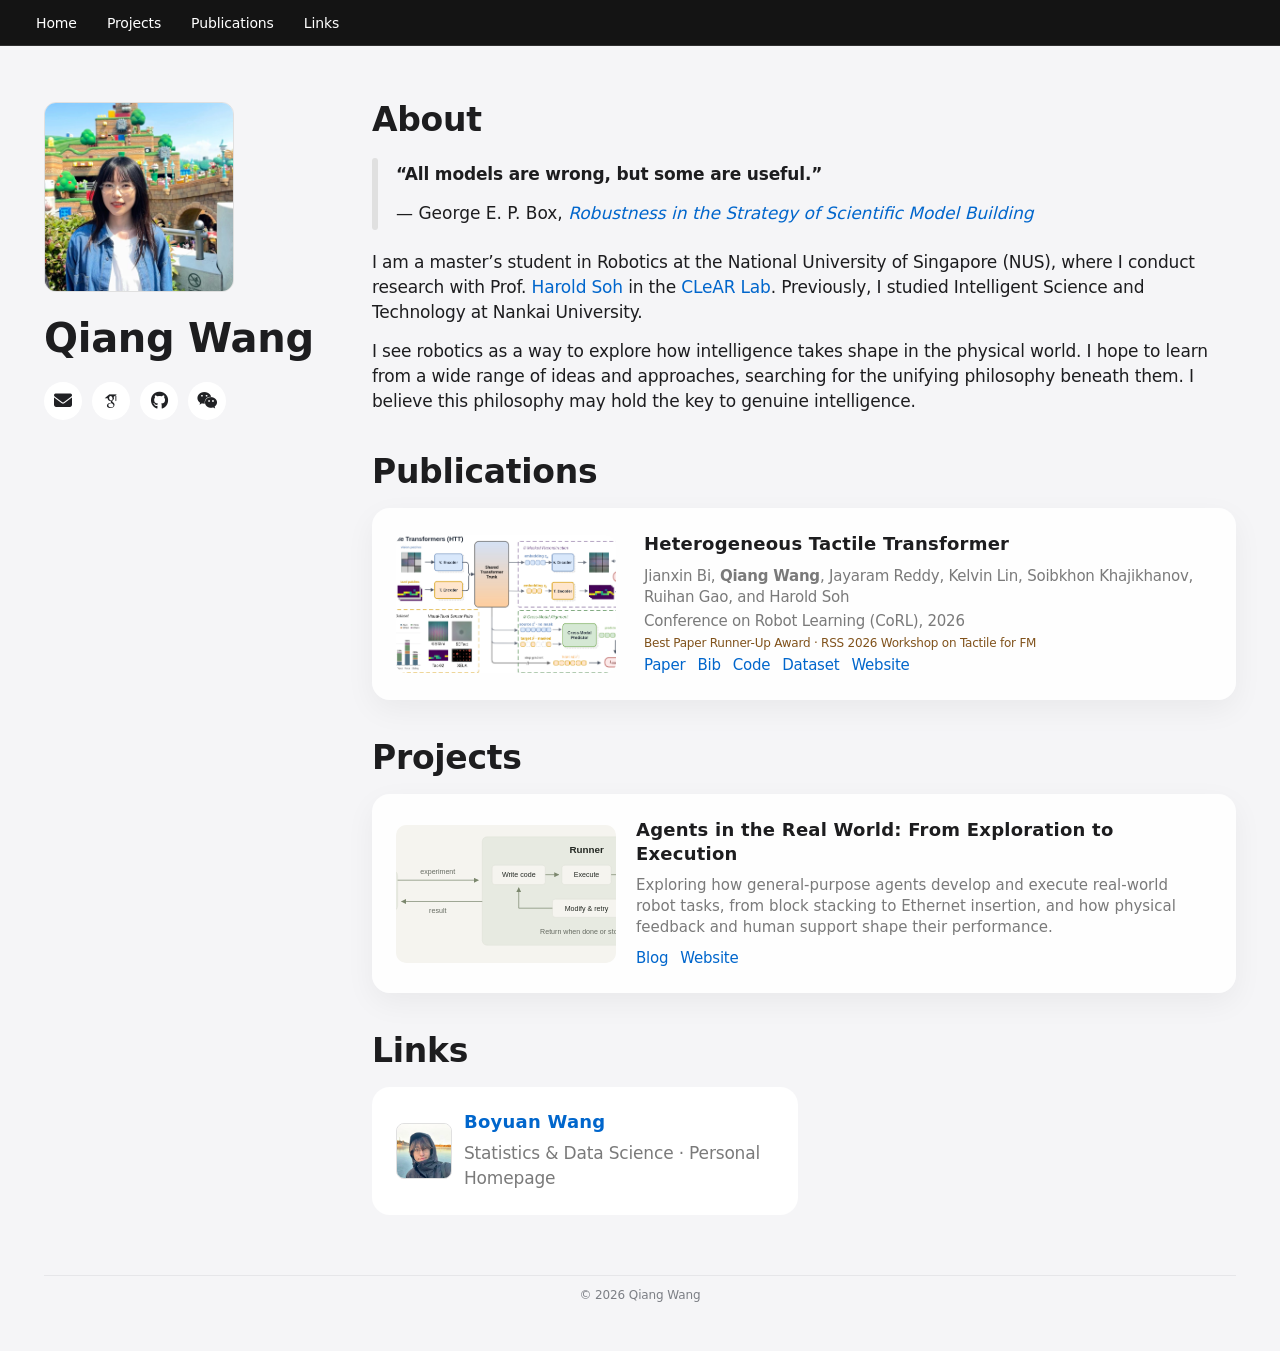
==== index.html @ e16b51ea "Correct Links description size to match reference card height" ====
<!doctype html>
<html lang="zh-CN">
<head>
  <meta charset="utf-8">
  <meta name="viewport" content="width=device-width,initial-scale=1">
  <meta name="description" content="Qiang Wang 的个人主页：关于、学术发表、项目、链接与日常。">
  <title>Qiang Wang</title>
  <link rel="icon" href="favicon-cat.png" type="image/png">
  <link rel="stylesheet" href="style.css?v=20260922-links">
</head>
<body>
  <a class="skip" href="#about-me">跳至正文</a>
  <header><nav aria-label="主导航"><a href="#about-me">Home</a><a href="#projects">Projects</a><a href="#publications">Publications</a><a href="#friends-links">Links</a></nav></header>
  <div class="layout">
    <aside class="profile" aria-label="个人资料">
      <img class="portrait" src="portrait.jpg" alt="Qiang Wang" width="190" height="196">
      <h1 class="name">Qiang Wang</h1>
      
<div class="socials" aria-label="联系方式">
<a href="mailto:quimby.wang@outlook.com" title="Email: quimby.wang@outlook.com" aria-label="发送邮件至 quimby.wang@outlook.com"><i class="icon solid" aria-hidden="true">&#xf0e0;</i></a>
<a href="https://scholar.google.com/citations?hl=en&amp;user=KD0hxR0AAAAJ" title="Google Scholar" aria-label="Google Scholar" target="_blank" rel="noopener noreferrer"><i class="icon scholar" aria-hidden="true">&#xe9d4;</i></a>
<a href="https://github.com/Qistee" title="GitHub: Qistee" aria-label="GitHub: Qistee" target="_blank" rel="noopener noreferrer"><i class="icon brand" aria-hidden="true">&#xf09b;</i></a>
<a href="wechat-qr.png" title="微信二维码" aria-label="打开微信二维码" target="_blank" rel="noopener noreferrer"><i class="icon brand" aria-hidden="true">&#xf1d7;</i></a>

</div>
    </aside>
    <main>
      <section id="about-me"><h2>About</h2><blockquote class="blank-quote about-quote" cite="https://doi.org/10.1016/B978-0-12-438150-6.50018-2"><p><strong>“All models are wrong, but some are useful.”</strong></p><p class="quote-source">— George E. P. Box, <cite><a href="https://gwern.net/doc/statistics/decision/1979-box.pdf#page=2" target="_blank" rel="noopener noreferrer">Robustness in the Strategy of Scientific Model Building</a></cite></p></blockquote><div class="about-text" lang="en">
<p>I am a master’s student in Robotics at the National University of Singapore (NUS), where I conduct research with Prof. <a href="https://haroldsoh.com/" target="_blank" rel="noopener noreferrer">Harold Soh</a> in the <a href="https://clear-nus.github.io/" target="_blank" rel="noopener noreferrer">CLeAR Lab</a>. Previously, I studied Intelligent Science and Technology at Nankai University.</p>
<p>I see robotics as a way to explore how intelligence takes shape in the physical world. I hope to learn from a wide range of ideas and approaches, searching for the unifying philosophy beneath them. I believe this philosophy may hold the key to genuine intelligence.</p>
</div></section>
      <section id="publications"><h2>Publications</h2>
<article class="content-row publication" lang="en" aria-labelledby="htt-title">
<a class="pub-preview" href="https://jxbi1010.github.io/htt-gh-page/" target="_blank" rel="noopener noreferrer"><img src="htt.jpg" alt="Heterogeneous Tactile Transformer overview" loading="lazy"></a>
<div class="row-copy">
<h3 id="htt-title">Heterogeneous Tactile Transformer</h3>
<p class="pub-authors">Jianxin Bi, <strong>Qiang Wang</strong>, Jayaram Reddy, Kelvin Lin, Soibkhon Khajikhanov, Ruihan Gao, and Harold Soh</p>
<p class="pub-venue">Conference on Robot Learning (CoRL), 2026</p>
<p class="pub-award">Best Paper Runner-Up Award · <a href="https://tac-for-fm.github.io/rss2026/" target="_blank" rel="noopener noreferrer">RSS 2026 Workshop on Tactile for FM</a></p>
<div class="pub-links" aria-label="HTT resources">
<a href="https://arxiv.org/abs/2606.29948" target="_blank" rel="noopener noreferrer">Paper</a>
<details class="pub-bib"><summary>Bib</summary><div class="bib-content"><pre><code>@inproceedings{bi2026htt,
  title = {Heterogeneous Tactile Transformer},
  author = {Bi, Jianxin and Wang, Qiang and Reddy, Jayaram and Lin, Kelvin and Khajikhanov, Soibkhon and Gao, Ruihan and Soh, Harold},
  booktitle = {Conference on Robot Learning (CoRL)},
  year = {2026},
  eprint = {2606.29948},
  archiveprefix = {arXiv},
  primaryclass = {cs.RO},
  url = {https://arxiv.org/abs/2606.29948},
  dataset = {https://huggingface.co/datasets/AllenBi21/HTT-dataset},
}
</code></pre><a href="htt.bib" download>Download BibTeX</a></div></details>
<a href="https://github.com/jxbi1010/HTT" target="_blank" rel="noopener noreferrer">Code</a>
<a href="https://huggingface.co/datasets/AllenBi21/HTT-dataset" target="_blank" rel="noopener noreferrer">Dataset</a>
<a href="https://jxbi1010.github.io/htt-gh-page/" target="_blank" rel="noopener noreferrer">Website</a>
</div></div></article></section>
      <section id="projects"><h2>Projects</h2><article class="content-row project" lang="en"><a class="pub-preview" href="https://dagroup-pku.github.io/Agentic-Robot/posts/agents-in-the-real-world/" target="_blank" rel="noopener noreferrer"><img src="agents-real-world.svg" alt="Engineer–Runner workflow for experiments on physical robots" loading="lazy"></a><div class="row-copy"><h3>Agents in the Real World: From Exploration to Execution</h3><p>Exploring how general-purpose agents develop and execute real-world robot tasks, from block stacking to Ethernet insertion, and how physical feedback and human support shape their performance.</p><div class="pub-links"><a href="https://dagroup-pku.github.io/Agentic-Robot/posts/agents-in-the-real-world/" target="_blank" rel="noopener noreferrer">Blog</a><a href="https://robot-task-evaluation.quincy-wang.chatgpt.site/" target="_blank" rel="noopener noreferrer">Website</a></div></div></article></section>
      <section id="friends-links"><h2>Links</h2><div class="friends-grid"><article class="friend-card"><a href="https://elviswang1111.github.io/" target="_blank" rel="noopener noreferrer" aria-label="Boyuan Wang’s homepage"><img src="boyuan-wang.jpg" alt="Boyuan Wang" class="friend-avatar" loading="lazy" width="56" height="56"></a><div class="friend-content"><h3><a href="https://elviswang1111.github.io/" target="_blank" rel="noopener noreferrer">Boyuan Wang</a></h3><p class="friend-meta">Statistics &amp; Data Science · Personal Homepage</p></div></article></div></section>
    </main>
<footer>© 2026 Qiang Wang</footer>
</div>
</body>
</html>
---- style.css ----
:root{color-scheme:light;--bg:#f5f5f7;--text:#202124;--muted:#72757b;--line:#e4e5e8;--blue:#245b98}*{box-sizing:border-box}html{scroll-behavior:smooth;scroll-padding-top:80px}body{margin:0;background:var(--bg);color:var(--text);font-family:Arial,"PingFang SC","Microsoft YaHei",sans-serif;font-size:16px;line-height:1.6}header{position:sticky;top:0;z-index:10;background:#121212}nav{display:flex;gap:30px;max-width:1440px;margin:auto;padding:11px 36px;align-items:center}nav a{color:#f6f6f6;text-decoration:none;font-size:14px;white-space:nowrap}nav a:hover{color:#aac7e8}a:focus-visible{outline:3px solid #7aa9df;outline-offset:5px;border-radius:2px}.layout{display:grid;grid-template-columns:280px minmax(0,1fr);gap:48px;max-width:1240px;margin:0 auto;padding:56px 24px 48px}.profile{align-self:start;position:sticky;top:100px}.portrait{display:block;width:190px;height:196px;object-fit:cover;object-position:center;border-radius:13px}.placeholder{display:flex;align-items:center;justify-content:center;background:#eeeeF1;border:1px dashed #c8cbd0;color:var(--muted);font-size:14px}.name{font-size:36px;letter-spacing:-1px;line-height:1.2;margin:32px 0 10px;font-weight:700}.tagline{font-family:ui-monospace,monospace;font-size:14px;letter-spacing:1px;margin:0 0 23px}.muted{color:var(--muted)}.socials{display:flex;gap:10px}.socials a,.socials span{border-radius:50%;width:38px;height:38px;background:#fff;color:#202124;display:flex;align-items:center;justify-content:center;font-size:14px;font-weight:600;text-decoration:none}section{margin:0 0 44px;scroll-margin-top:20px}h2{font-size:32px;line-height:1.2;letter-spacing:-.8px;margin:0 0 22px;font-weight:700}.blank-quote{border-left:5px solid #dedfe2;margin:0 0 28px;padding:3px 0 5px 20px;border-radius:3px}.blank-quote span{font-size:16px}.line{height:9px;width:100%;background:var(--line);border-radius:3px;margin:14px 0}.w90{width:90%}.w80{width:80%}.w70{width:70%}.w60{width:60%}.w40{width:40%}.paragraph-gap{height:17px}.text-placeholder{padding:0 0 8px;max-width:100%}.content-row{display:flex;gap:30px;background:#fff;border-radius:18px;padding:28px;box-shadow:0 7px 28px #171c2610}.thumbnail{width:210px;min-height:140px;flex-shrink:0;border-radius:8px}.row-copy{flex:1;min-width:0;align-self:center}.row-copy p{margin:0 0 17px;font-size:16px}.friend-row{display:flex;gap:22px;max-width:450px;align-items:center;padding:8px 0}.friend-avatar{height:64px;width:64px;flex-shrink:0;border-radius:50%}footer{max-width:1240px;margin:auto;padding:22px 44px 28px;color:#7c7f85;border-top:1px solid #e6e6e9;font-size:13px;text-align:center}.skip{position:fixed;top:-80px;left:12px;z-index:20;background:#fff;padding:10px 15px;color:#111}.skip:focus{top:10px}.daily-empty{min-height:250px;border-top:1px solid #dedfe2;padding-top:26px}.back-link{color:var(--blue);text-decoration:none}.back-link:hover{text-decoration:underline}@media(max-width:900px){.layout{grid-template-columns:210px minmax(0,1fr);gap:32px;padding:36px 28px}.name{font-size:30px}.content-row{gap:20px;padding:22px}.thumbnail{width:135px;min-height:110px}}@media(max-width:650px){nav{gap:0;justify-content:space-between;padding:13px 16px}nav a{font-size:13px}.layout{display:block;padding:30px 22px}.profile{position:static;margin-bottom:44px}.portrait{width:130px;height:140px}.name{margin-top:22px;font-size:32px}.tagline{margin-bottom:18px}h2{font-size:28px}section{margin-bottom:36px}.content-row{padding:20px;gap:20px;flex-direction:column}.thumbnail{width:100%;height:145px}.row-copy{width:100%}footer{padding:20px 22px}.daily-empty{min-height:200px}}@media(prefers-reduced-motion:reduce){html{scroll-behavior:auto}}

@font-face{font-family:"FA Solid";src:url("fa-solid-900.woff2") format("woff2");font-weight:900;font-display:block}
@font-face{font-family:"FA Brands";src:url("fa-brands-400.woff2") format("woff2");font-weight:400;font-display:block}
@font-face{font-family:"Academicons";src:url("academicons.woff") format("woff");font-weight:400;font-display:block}
.icon{font-style:normal;line-height:1;font-size:18px;-webkit-font-smoothing:antialiased}.solid{font-family:"FA Solid";font-weight:900}.brand{font-family:"FA Brands";font-weight:400}.scholar{font-family:"Academicons";font-weight:400}.socials a:hover{color:#245b98;background:#e5edf6}.socials span{cursor:default}.profile .back-link{display:inline-block;margin-top:22px}

.about-quote p{margin:0 0 12px}.about-quote .quote-source{margin-bottom:0;font-size:16px;line-height:1.6}.quote-source a{color:var(--blue);text-decoration:none;overflow-wrap:anywhere}.quote-source a:hover{text-decoration:underline}

.about-text p{margin:0 0 18px}.about-text p:last-child{margin-bottom:0}.about-text a{color:var(--blue);text-decoration:none}.about-text a:hover{text-decoration:underline}

.publication{align-items:flex-start}.pub-preview{width:210px;flex-shrink:0;align-self:center}.pub-preview img{display:block;width:100%;height:auto;border-radius:8px}.publication h3{font-size:19px;line-height:1.4;margin:0 0 10px;letter-spacing:-.2px}.publication .pub-authors{margin:0 0 9px;line-height:1.6}.publication .pub-venue{margin:0 0 10px;color:#555}.publication .pub-award{font-size:14px;margin:0 0 15px;color:#80521b}.pub-award a{color:inherit;text-decoration:none}.pub-award a:hover{text-decoration:underline}.pub-links{display:flex;flex-wrap:wrap;align-items:baseline;gap:8px 18px}.pub-links a,.pub-links summary{font-size:14px;color:var(--blue);text-decoration:none;cursor:pointer}.pub-links a:hover,.pub-links summary:hover{text-decoration:underline}.pub-bib summary{list-style:none}.pub-bib summary::-webkit-details-marker{display:none}.pub-bib summary:focus-visible{outline:3px solid #7aa9df;outline-offset:5px}.pub-bib[open]{flex-basis:100%;order:1}.bib-content{margin-top:10px;padding:15px;background:#f5f5f7;border-radius:8px}.bib-content pre{white-space:pre-wrap;overflow-wrap:anywhere;font-size:13px;line-height:1.6;margin:0 0 12px}.publication .row-copy{align-self:start}@media(max-width:900px){.pub-preview{width:135px}}@media(max-width:650px){.pub-preview{width:100%;max-width:320px}.publication h3{font-size:19px}}

.project h3{font-size:19px;line-height:1.4;margin:0 0 10px;letter-spacing:-.2px}.project .row-copy p{margin-bottom:16px}.friends-grid{display:grid;grid-template-columns:repeat(2,minmax(0,1fr));gap:12px}.friend-card{display:grid;grid-template-columns:56px minmax(0,1fr);gap:12px;align-items:center;background:#fff;border-radius:18px;padding:24px}.friend-card .friend-avatar{display:block;width:56px;height:56px;border-radius:8px;object-fit:cover;border:1px solid var(--line)}.friend-content h3{font-size:16px;line-height:1.4;margin:0 0 4px}.friend-content a{color:var(--blue);text-decoration:none}.friend-content a:hover{text-decoration:underline}.friend-meta{font-size:12px;line-height:1.43;color:var(--muted);margin:0}@media(max-width:900px){.friends-grid{grid-template-columns:1fr}}@media(max-width:650px){.friend-card{padding:18px;grid-template-columns:48px minmax(0,1fr)}.friend-card .friend-avatar{width:48px;height:48px}}

/* Match the reference About typography. */
#about-me{font-size:17px;line-height:1.47}#about-me h2{font-size:33px;line-height:1.1}#about-me .about-text p,#about-me .about-quote p{font-size:17px;line-height:1.47;letter-spacing:-.01em}@media(max-width:980px){#about-me h2{font-size:34px}}@media(max-width:560px){#about-me h2{font-size:30px}}
/* Shared typography and layout matched to the reference homepage. */
:root{--text:#1d1d1f;--muted:#7a7a7a;--line:#e0e0e0;--blue:#0066cc;--font-text:"SF Pro Text","SF Pro Display",system-ui,-apple-system,BlinkMacSystemFont,"Segoe UI","PingFang SC","Microsoft YaHei",sans-serif;--font-display:"SF Pro Display","SF Pro Text",system-ui,-apple-system,BlinkMacSystemFont,"Segoe UI","PingFang SC","Microsoft YaHei",sans-serif}
body{font-family:var(--font-text);font-size:17px;line-height:1.47;font-weight:400}
header{background:rgba(0,0,0,.92);border-bottom:1px solid rgba(255,255,255,.12)}
nav{max-width:1440px;min-height:45px;padding:0 24px;gap:6px;flex-wrap:wrap;justify-content:flex-start}
nav a{padding:8px 12px;font-size:14px;line-height:1;letter-spacing:-.12px;border-radius:9999px;color:#fff}
nav a:hover{background:rgba(255,255,255,.12);color:#fff}
.layout{display:grid;grid-template-columns:280px minmax(0,1fr);gap:0 48px;max-width:1240px;padding:56px 24px 48px;min-height:calc(100vh - 50px)}
main{min-width:0;max-width:980px}.profile{position:sticky;top:80px;margin:0;align-self:start}
.portrait{width:190px;height:auto;max-width:100%;border-radius:12px;border:1px solid var(--line);margin:0 0 24px}
.name{font-family:var(--font-display);font-size:40px;font-weight:600;line-height:1.1;letter-spacing:-.28px;margin:0 0 22px}
.socials{flex-wrap:wrap;margin-bottom:18px}
section{margin-bottom:40px;overflow-wrap:anywhere}
h2,#about-me h2{font-family:var(--font-display);font-size:33px;font-weight:600;line-height:1.1;letter-spacing:-.28px;margin:0 0 18px}
.about-text p,#about-me .about-text p{font-size:17px;line-height:1.47;letter-spacing:-.01em;margin:0 0 14px}
.about-quote{position:relative;border:0;border-radius:0;margin:20px 0;padding:4px 0 4px 24px}
.about-quote:before{content:"";position:absolute;inset:0 auto 0 0;width:6px;border-radius:9999px;background:var(--line)}
#about-me .about-quote p{font-size:17px;line-height:1.47;letter-spacing:-.01em;margin:0 0 14px}
#about-me .about-quote .quote-source{margin:0;letter-spacing:normal}
.content-row{display:grid;grid-template-columns:220px minmax(0,1fr);gap:20px;align-items:center;padding:24px;border-radius:18px;background:rgba(255,255,255,.9);box-shadow:0 10px 30px #0000000d;margin-bottom:12px}
.publication{gap:28px;margin-bottom:28px}.row-copy,.publication .row-copy{align-self:center}
.pub-preview{width:220px;max-width:none;align-self:center}.pub-preview img{width:220px;height:138px;aspect-ratio:220/138;object-fit:cover;border-radius:10px}
.publication h3,.project h3{font-size:18px;font-weight:600;line-height:1.3;letter-spacing:.231px;margin:0 0 10px}
.publication .pub-authors,.publication .pub-venue{font-size:15px;line-height:1.4;letter-spacing:-.224px;color:var(--muted);margin:0 0 3px}
.publication .pub-award{font-size:12px;line-height:1.43;letter-spacing:-.224px;margin:0 0 3px}
.project .row-copy p{font-size:15px;line-height:1.4;color:var(--muted);margin:0}
.pub-links{gap:6px 12px;line-height:1.4}.pub-links a,.pub-links summary{font-size:15px;line-height:1.4;letter-spacing:-.224px}.project .pub-links{margin-top:10px}
.friends-grid{grid-template-columns:repeat(2,minmax(0,1fr));gap:12px}
.friend-card{grid-template-columns:56px minmax(0,1fr);gap:12px;padding:24px;border-radius:18px}
.friend-card .friend-avatar{width:56px;height:56px;border-radius:8px}
.friend-content h3{font-size:18px;font-weight:600;line-height:1.19;letter-spacing:.231px;margin:0 0 8px}
.friend-meta{font-size:12px;line-height:1.43;letter-spacing:-.224px;margin:0}
.layout>footer{grid-column:1/-1;width:100%;max-width:none;margin:20px 0 0;padding:12px 0 0;font-size:12px;line-height:1.3;letter-spacing:-.12px;align-self:end}
@media(max-width:980px){.layout{grid-template-columns:minmax(0,1fr);gap:24px;padding-top:24px}.profile{position:static;margin:0}h2,#about-me h2,.name{font-size:34px;letter-spacing:-.374px}.friends-grid{grid-template-columns:1fr}.content-row,.publication{grid-template-columns:minmax(0,1fr);gap:12px}.pub-preview{width:100%;max-width:none}.pub-preview img{width:100%;height:auto;aspect-ratio:220/138}.friend-card{grid-template-columns:48px minmax(0,1fr)}.friend-card .friend-avatar{width:48px;height:48px}}
@media(max-width:560px){nav{flex-wrap:nowrap;overflow-x:auto;scrollbar-width:none;padding:0 14px}nav a{padding-left:10px;padding-right:10px;flex:0 0 auto}.layout{padding-left:14px;padding-right:14px}h2,#about-me h2,.name{font-size:30px}.content-row,.friend-card{padding:18px}.about-quote{padding-left:18px}}

/* Match the reference Links description cascade and card height. */
.friend-card .friend-meta{font-size:17px;line-height:1.47;letter-spacing:-.01em;margin:0}
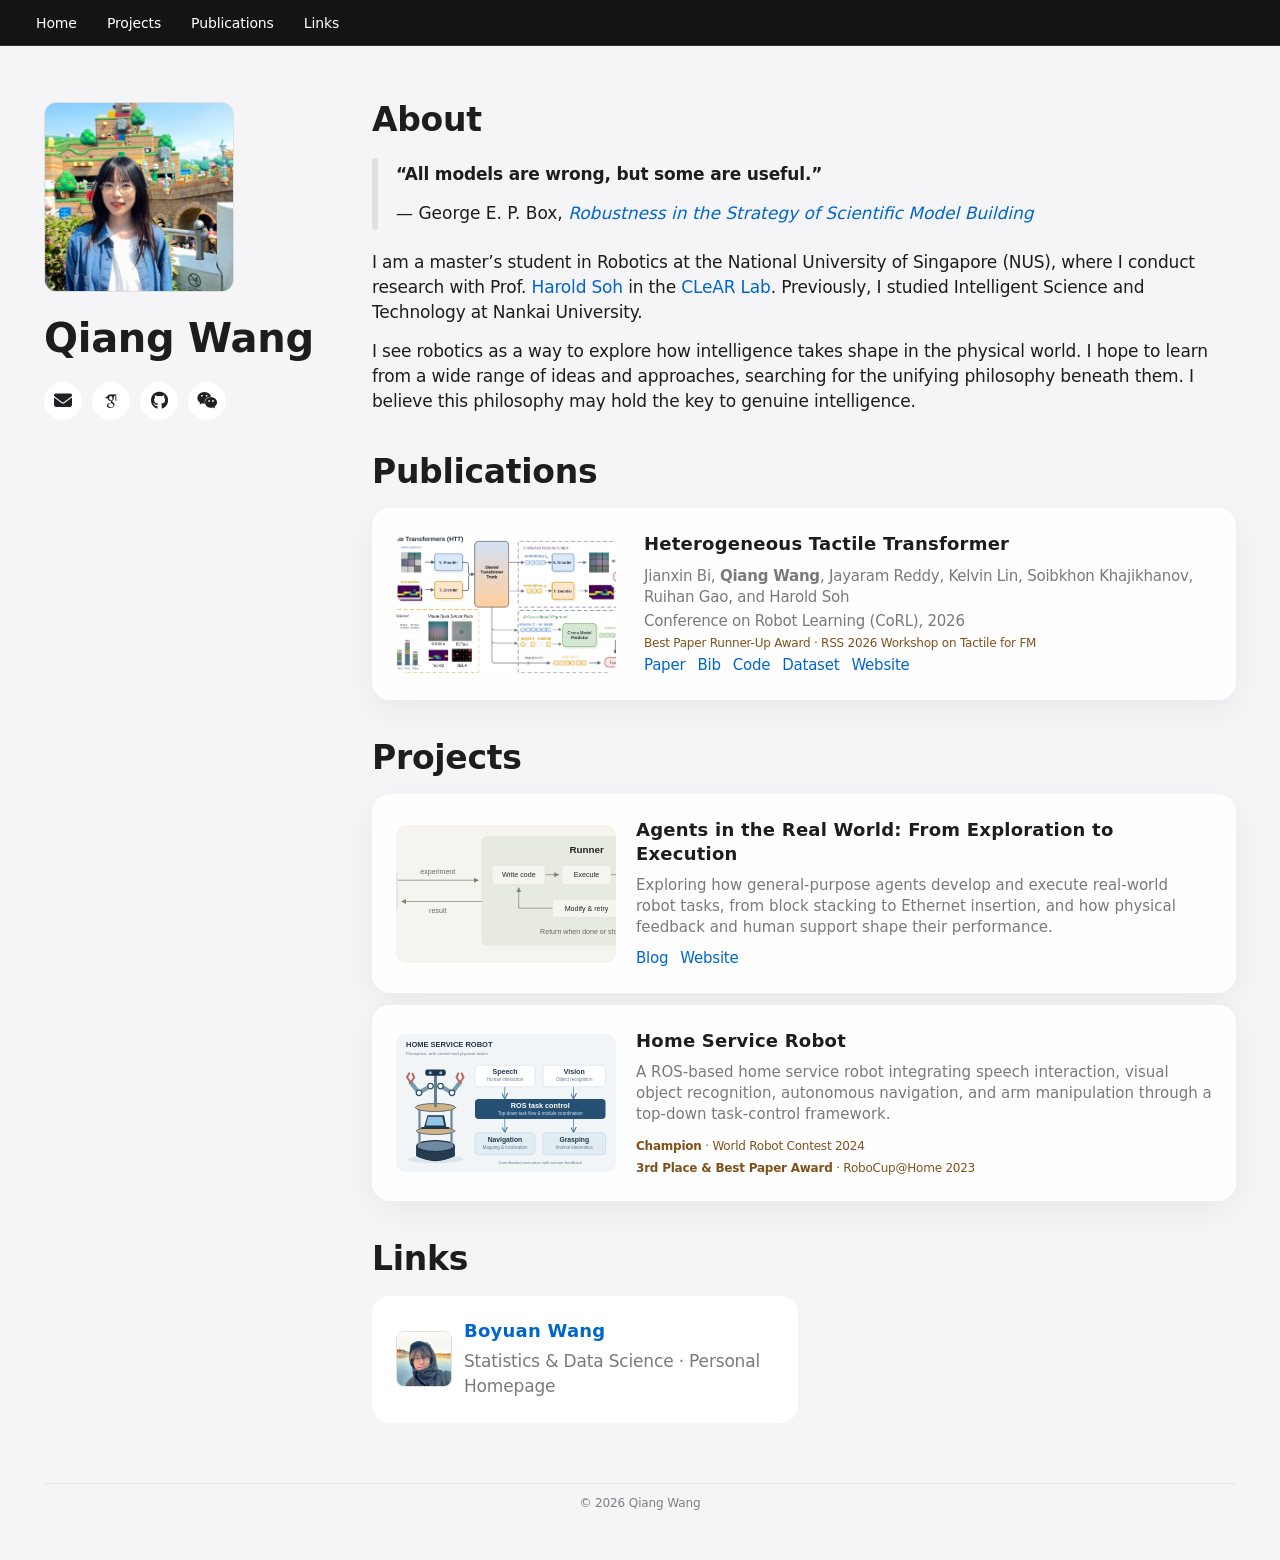
==== commit faced6a7: "Add home service robot project, awards and system diagram" ====
--- a/index.html
+++ b/index.html
@@ -6,7 +6,7 @@
   <meta name="description" content="Qiang Wang 的个人主页：关于、学术发表、项目、链接与日常。">
   <title>Qiang Wang</title>
   <link rel="icon" href="favicon-cat.png" type="image/png">
-  <link rel="stylesheet" href="style.css?v=20260922-links">
+  <link rel="stylesheet" href="style.css?v=20260922-home-robot">
 </head>
 <body>
   <a class="skip" href="#about-me">跳至正文</a>
@@ -55,7 +55,7 @@
 <a href="https://huggingface.co/datasets/AllenBi21/HTT-dataset" target="_blank" rel="noopener noreferrer">Dataset</a>
 <a href="https://jxbi1010.github.io/htt-gh-page/" target="_blank" rel="noopener noreferrer">Website</a>
 </div></div></article></section>
-      <section id="projects"><h2>Projects</h2><article class="content-row project" lang="en"><a class="pub-preview" href="https://dagroup-pku.github.io/Agentic-Robot/posts/agents-in-the-real-world/" target="_blank" rel="noopener noreferrer"><img src="agents-real-world.svg" alt="Engineer–Runner workflow for experiments on physical robots" loading="lazy"></a><div class="row-copy"><h3>Agents in the Real World: From Exploration to Execution</h3><p>Exploring how general-purpose agents develop and execute real-world robot tasks, from block stacking to Ethernet insertion, and how physical feedback and human support shape their performance.</p><div class="pub-links"><a href="https://dagroup-pku.github.io/Agentic-Robot/posts/agents-in-the-real-world/" target="_blank" rel="noopener noreferrer">Blog</a><a href="https://robot-task-evaluation.quincy-wang.chatgpt.site/" target="_blank" rel="noopener noreferrer">Website</a></div></div></article></section>
+      <section id="projects"><h2>Projects</h2><article class="content-row project" lang="en"><a class="pub-preview" href="https://dagroup-pku.github.io/Agentic-Robot/posts/agents-in-the-real-world/" target="_blank" rel="noopener noreferrer"><img src="agents-real-world.svg" alt="Engineer–Runner workflow for experiments on physical robots" loading="lazy"></a><div class="row-copy"><h3>Agents in the Real World: From Exploration to Execution</h3><p>Exploring how general-purpose agents develop and execute real-world robot tasks, from block stacking to Ethernet insertion, and how physical feedback and human support shape their performance.</p><div class="pub-links"><a href="https://dagroup-pku.github.io/Agentic-Robot/posts/agents-in-the-real-world/" target="_blank" rel="noopener noreferrer">Blog</a><a href="https://robot-task-evaluation.quincy-wang.chatgpt.site/" target="_blank" rel="noopener noreferrer">Website</a></div></div></article><article class="content-row project home-robot" lang="en"><a class="pub-preview" href="home-service-robot.svg" target="_blank" rel="noopener noreferrer" aria-label="View home service robot system diagram"><img src="home-service-robot.svg" alt="Home service robot: speech and vision feed ROS task control, coordinating navigation and grasping" loading="lazy"></a><div class="row-copy"><h3>Home Service Robot</h3><p>A ROS-based home service robot integrating speech interaction, visual object recognition, autonomous navigation, and arm manipulation through a top-down task-control framework.</p><ul class="project-honors"><li><strong>Champion</strong> · World Robot Contest 2024</li><li><strong>3rd Place &amp; Best Paper Award</strong> · RoboCup@Home 2023</li></ul></div></article></section>
       <section id="friends-links"><h2>Links</h2><div class="friends-grid"><article class="friend-card"><a href="https://elviswang1111.github.io/" target="_blank" rel="noopener noreferrer" aria-label="Boyuan Wang’s homepage"><img src="boyuan-wang.jpg" alt="Boyuan Wang" class="friend-avatar" loading="lazy" width="56" height="56"></a><div class="friend-content"><h3><a href="https://elviswang1111.github.io/" target="_blank" rel="noopener noreferrer">Boyuan Wang</a></h3><p class="friend-meta">Statistics &amp; Data Science · Personal Homepage</p></div></article></div></section>
     </main>
 <footer>© 2026 Qiang Wang</footer>
--- a/style.css
+++ b/style.css
@@ -53,3 +53,5 @@
 
 /* Match the reference Links description cascade and card height. */
 .friend-card .friend-meta{font-size:17px;line-height:1.47;letter-spacing:-.01em;margin:0}
+
+.project .project-honors{list-style:none;padding:0;margin:12px 0 0;color:#80521b;font-size:12px;line-height:1.5;letter-spacing:-.224px}.project-honors li+li{margin-top:4px}.home-robot .pub-preview img{object-fit:contain;background:#f1f5f8}
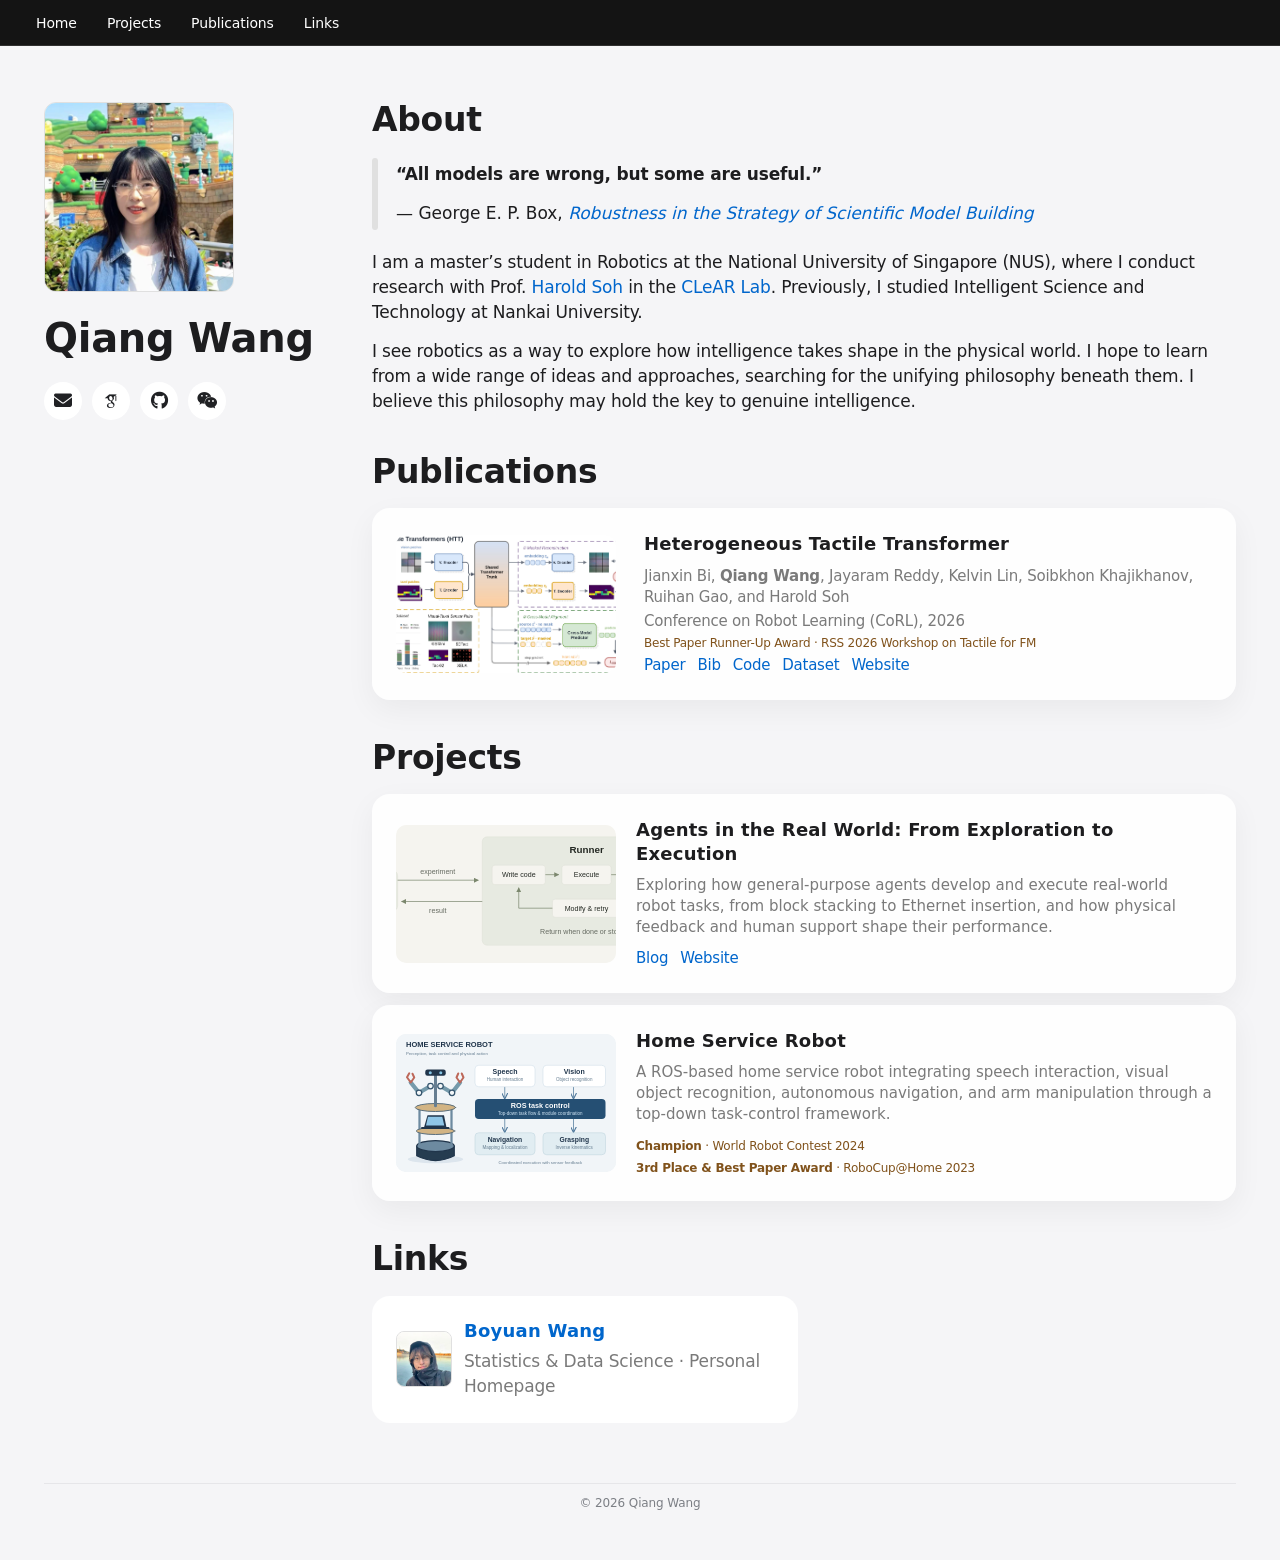
==== commit 06c7afe7: "Replace profile photo with new close-up portrait" ====
--- a/index.html
+++ b/index.html
@@ -13,7 +13,7 @@
   <header><nav aria-label="主导航"><a href="#about-me">Home</a><a href="#projects">Projects</a><a href="#publications">Publications</a><a href="#friends-links">Links</a></nav></header>
   <div class="layout">
     <aside class="profile" aria-label="个人资料">
-      <img class="portrait" src="portrait.jpg" alt="Qiang Wang" width="190" height="196">
+      <img class="portrait" src="portrait-closeup.jpg" alt="Qiang Wang" width="190" height="196">
       <h1 class="name">Qiang Wang</h1>
       
 <div class="socials" aria-label="联系方式">
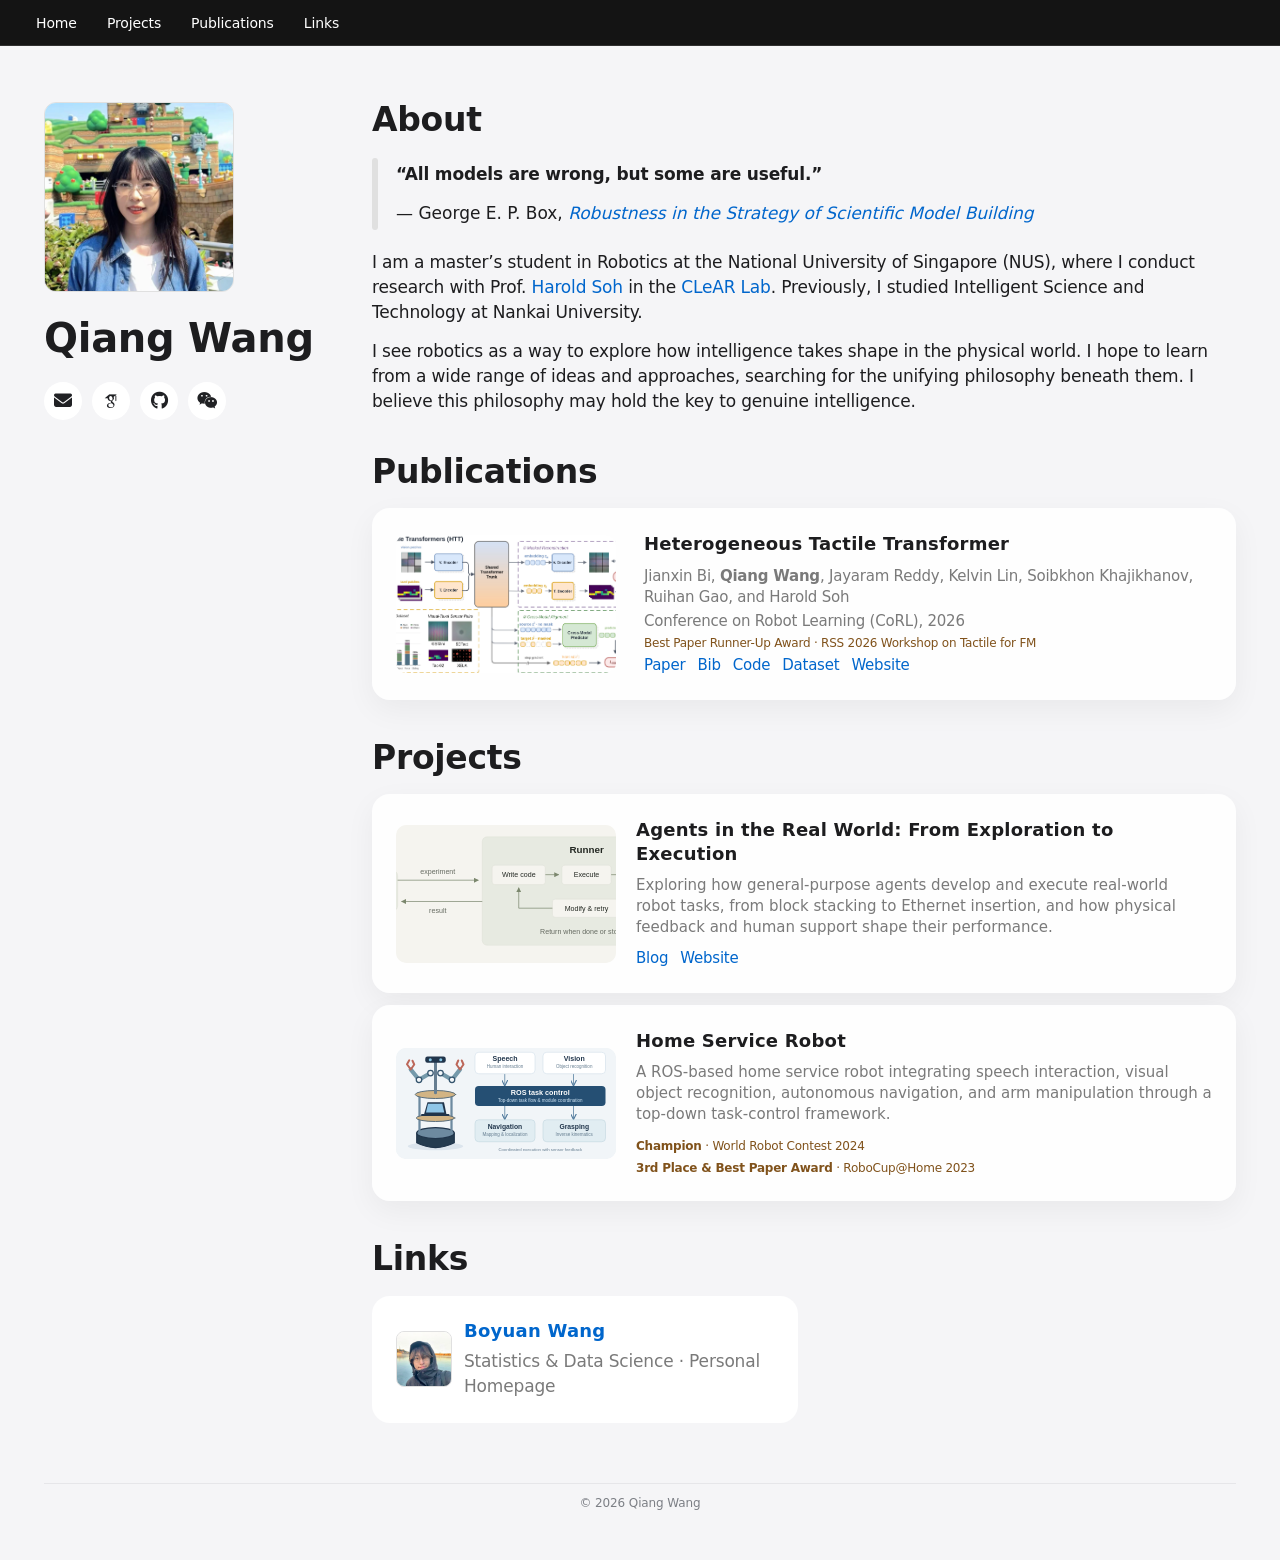
==== commit 1115d713: "Crop heading area from home service robot diagram" ====
--- a/index.html
+++ b/index.html
@@ -6,7 +6,7 @@
   <meta name="description" content="Qiang Wang 的个人主页：关于、学术发表、项目、链接与日常。">
   <title>Qiang Wang</title>
   <link rel="icon" href="favicon-cat.png" type="image/png">
-  <link rel="stylesheet" href="style.css?v=20260922-home-robot">
+  <link rel="stylesheet" href="style.css?v=20260922-home-robot-crop">
 </head>
 <body>
   <a class="skip" href="#about-me">跳至正文</a>
@@ -55,7 +55,7 @@
 <a href="https://huggingface.co/datasets/AllenBi21/HTT-dataset" target="_blank" rel="noopener noreferrer">Dataset</a>
 <a href="https://jxbi1010.github.io/htt-gh-page/" target="_blank" rel="noopener noreferrer">Website</a>
 </div></div></article></section>
-      <section id="projects"><h2>Projects</h2><article class="content-row project" lang="en"><a class="pub-preview" href="https://dagroup-pku.github.io/Agentic-Robot/posts/agents-in-the-real-world/" target="_blank" rel="noopener noreferrer"><img src="agents-real-world.svg" alt="Engineer–Runner workflow for experiments on physical robots" loading="lazy"></a><div class="row-copy"><h3>Agents in the Real World: From Exploration to Execution</h3><p>Exploring how general-purpose agents develop and execute real-world robot tasks, from block stacking to Ethernet insertion, and how physical feedback and human support shape their performance.</p><div class="pub-links"><a href="https://dagroup-pku.github.io/Agentic-Robot/posts/agents-in-the-real-world/" target="_blank" rel="noopener noreferrer">Blog</a><a href="https://robot-task-evaluation.quincy-wang.chatgpt.site/" target="_blank" rel="noopener noreferrer">Website</a></div></div></article><article class="content-row project home-robot" lang="en"><a class="pub-preview" href="home-service-robot.svg" target="_blank" rel="noopener noreferrer" aria-label="View home service robot system diagram"><img src="home-service-robot.svg" alt="Home service robot: speech and vision feed ROS task control, coordinating navigation and grasping" loading="lazy"></a><div class="row-copy"><h3>Home Service Robot</h3><p>A ROS-based home service robot integrating speech interaction, visual object recognition, autonomous navigation, and arm manipulation through a top-down task-control framework.</p><ul class="project-honors"><li><strong>Champion</strong> · World Robot Contest 2024</li><li><strong>3rd Place &amp; Best Paper Award</strong> · RoboCup@Home 2023</li></ul></div></article></section>
+      <section id="projects"><h2>Projects</h2><article class="content-row project" lang="en"><a class="pub-preview" href="https://dagroup-pku.github.io/Agentic-Robot/posts/agents-in-the-real-world/" target="_blank" rel="noopener noreferrer"><img src="agents-real-world.svg" alt="Engineer–Runner workflow for experiments on physical robots" loading="lazy"></a><div class="row-copy"><h3>Agents in the Real World: From Exploration to Execution</h3><p>Exploring how general-purpose agents develop and execute real-world robot tasks, from block stacking to Ethernet insertion, and how physical feedback and human support shape their performance.</p><div class="pub-links"><a href="https://dagroup-pku.github.io/Agentic-Robot/posts/agents-in-the-real-world/" target="_blank" rel="noopener noreferrer">Blog</a><a href="https://robot-task-evaluation.quincy-wang.chatgpt.site/" target="_blank" rel="noopener noreferrer">Website</a></div></div></article><article class="content-row project home-robot" lang="en"><a class="pub-preview" href="home-service-robot.svg?v=2" target="_blank" rel="noopener noreferrer" aria-label="View home service robot system diagram"><img src="home-service-robot.svg?v=2" alt="Home service robot: speech and vision feed ROS task control, coordinating navigation and grasping" loading="lazy"></a><div class="row-copy"><h3>Home Service Robot</h3><p>A ROS-based home service robot integrating speech interaction, visual object recognition, autonomous navigation, and arm manipulation through a top-down task-control framework.</p><ul class="project-honors"><li><strong>Champion</strong> · World Robot Contest 2024</li><li><strong>3rd Place &amp; Best Paper Award</strong> · RoboCup@Home 2023</li></ul></div></article></section>
       <section id="friends-links"><h2>Links</h2><div class="friends-grid"><article class="friend-card"><a href="https://elviswang1111.github.io/" target="_blank" rel="noopener noreferrer" aria-label="Boyuan Wang’s homepage"><img src="boyuan-wang.jpg" alt="Boyuan Wang" class="friend-avatar" loading="lazy" width="56" height="56"></a><div class="friend-content"><h3><a href="https://elviswang1111.github.io/" target="_blank" rel="noopener noreferrer">Boyuan Wang</a></h3><p class="friend-meta">Statistics &amp; Data Science · Personal Homepage</p></div></article></div></section>
     </main>
 <footer>© 2026 Qiang Wang</footer>
--- a/style.css
+++ b/style.css
@@ -55,3 +55,5 @@
 .friend-card .friend-meta{font-size:17px;line-height:1.47;letter-spacing:-.01em;margin:0}
 
 .project .project-honors{list-style:none;padding:0;margin:12px 0 0;color:#80521b;font-size:12px;line-height:1.5;letter-spacing:-.224px}.project-honors li+li{margin-top:4px}.home-robot .pub-preview img{object-fit:contain;background:#f1f5f8}
+
+.home-robot .pub-preview img{height:auto;aspect-ratio:880/444}
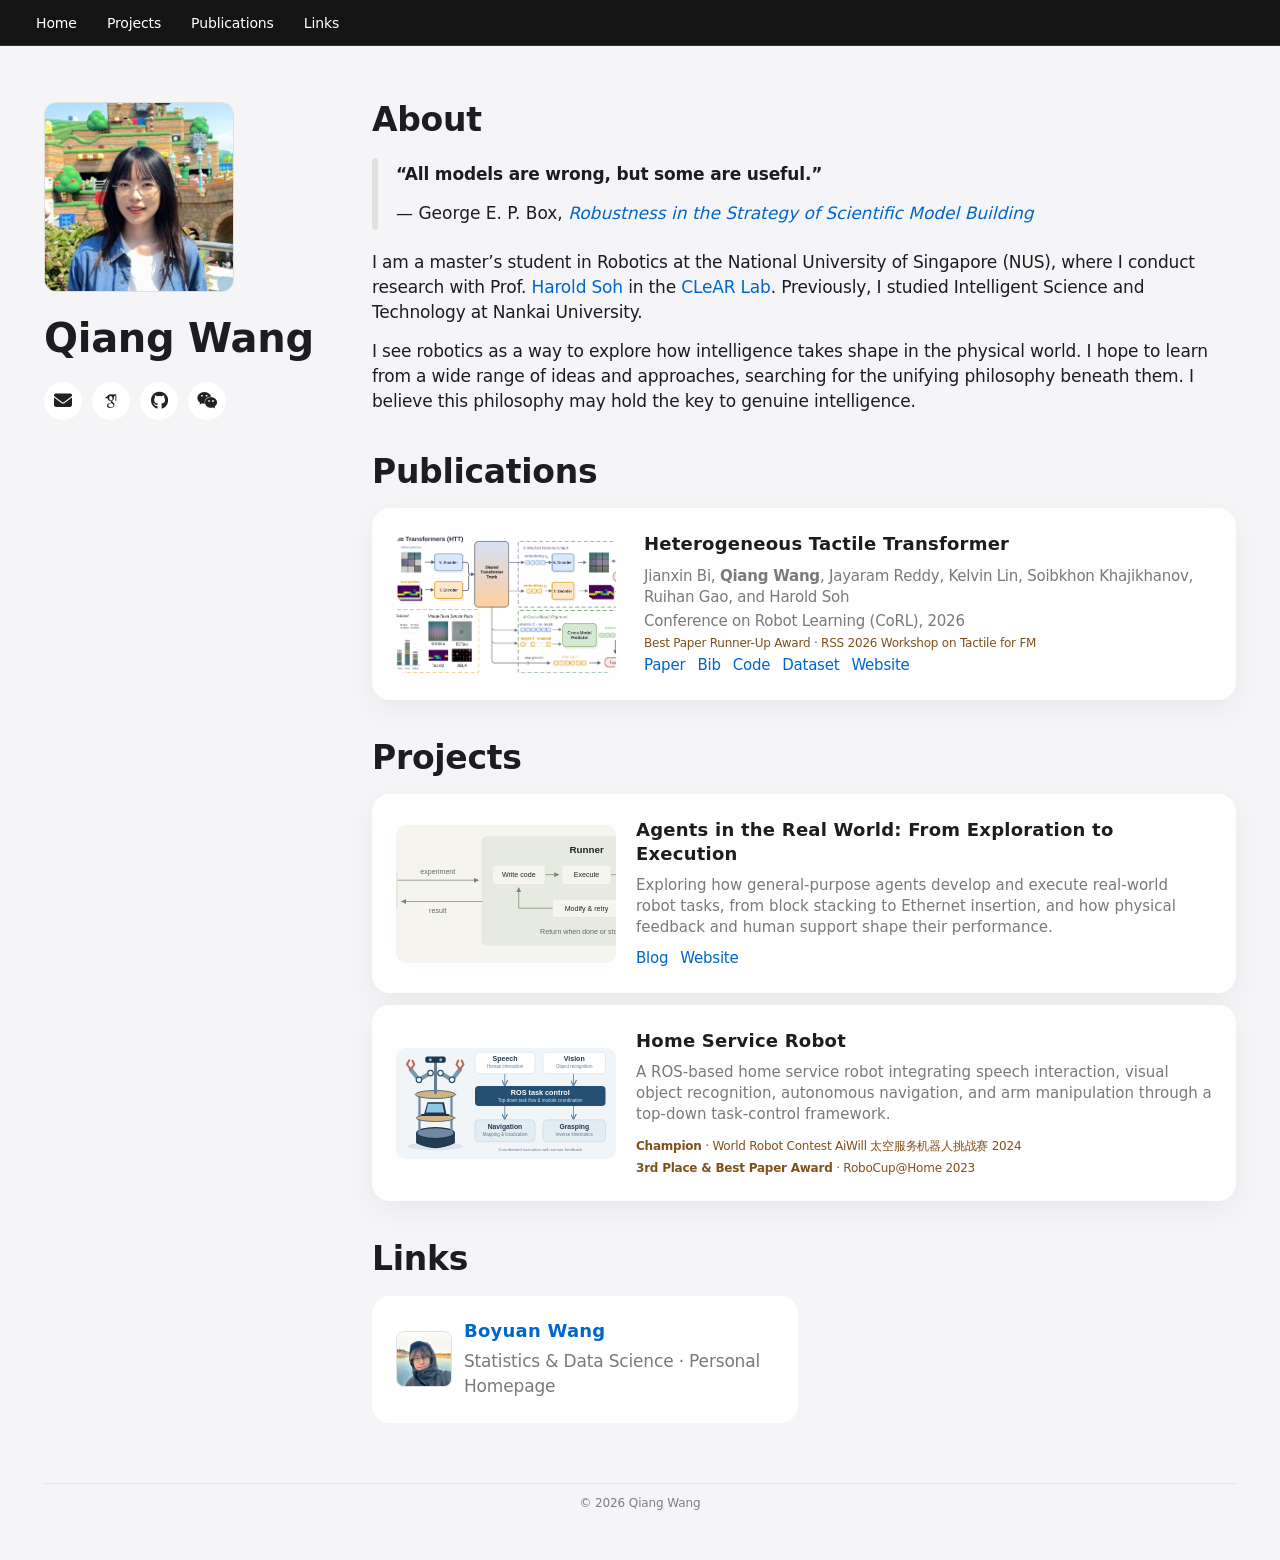
==== commit 75705530: "Correct 2024 championship event name" ====
--- a/index.html
+++ b/index.html
@@ -55,7 +55,7 @@
 <a href="https://huggingface.co/datasets/AllenBi21/HTT-dataset" target="_blank" rel="noopener noreferrer">Dataset</a>
 <a href="https://jxbi1010.github.io/htt-gh-page/" target="_blank" rel="noopener noreferrer">Website</a>
 </div></div></article></section>
-      <section id="projects"><h2>Projects</h2><article class="content-row project" lang="en"><a class="pub-preview" href="https://dagroup-pku.github.io/Agentic-Robot/posts/agents-in-the-real-world/" target="_blank" rel="noopener noreferrer"><img src="agents-real-world.svg" alt="Engineer–Runner workflow for experiments on physical robots" loading="lazy"></a><div class="row-copy"><h3>Agents in the Real World: From Exploration to Execution</h3><p>Exploring how general-purpose agents develop and execute real-world robot tasks, from block stacking to Ethernet insertion, and how physical feedback and human support shape their performance.</p><div class="pub-links"><a href="https://dagroup-pku.github.io/Agentic-Robot/posts/agents-in-the-real-world/" target="_blank" rel="noopener noreferrer">Blog</a><a href="https://robot-task-evaluation.quincy-wang.chatgpt.site/" target="_blank" rel="noopener noreferrer">Website</a></div></div></article><article class="content-row project home-robot" lang="en"><a class="pub-preview" href="home-service-robot.svg?v=2" target="_blank" rel="noopener noreferrer" aria-label="View home service robot system diagram"><img src="home-service-robot.svg?v=2" alt="Home service robot: speech and vision feed ROS task control, coordinating navigation and grasping" loading="lazy"></a><div class="row-copy"><h3>Home Service Robot</h3><p>A ROS-based home service robot integrating speech interaction, visual object recognition, autonomous navigation, and arm manipulation through a top-down task-control framework.</p><ul class="project-honors"><li><strong>Champion</strong> · World Robot Contest 2024</li><li><strong>3rd Place &amp; Best Paper Award</strong> · RoboCup@Home 2023</li></ul></div></article></section>
+      <section id="projects"><h2>Projects</h2><article class="content-row project" lang="en"><a class="pub-preview" href="https://dagroup-pku.github.io/Agentic-Robot/posts/agents-in-the-real-world/" target="_blank" rel="noopener noreferrer"><img src="agents-real-world.svg" alt="Engineer–Runner workflow for experiments on physical robots" loading="lazy"></a><div class="row-copy"><h3>Agents in the Real World: From Exploration to Execution</h3><p>Exploring how general-purpose agents develop and execute real-world robot tasks, from block stacking to Ethernet insertion, and how physical feedback and human support shape their performance.</p><div class="pub-links"><a href="https://dagroup-pku.github.io/Agentic-Robot/posts/agents-in-the-real-world/" target="_blank" rel="noopener noreferrer">Blog</a><a href="https://robot-task-evaluation.quincy-wang.chatgpt.site/" target="_blank" rel="noopener noreferrer">Website</a></div></div></article><article class="content-row project home-robot" lang="en"><a class="pub-preview" href="home-service-robot.svg?v=2" target="_blank" rel="noopener noreferrer" aria-label="View home service robot system diagram"><img src="home-service-robot.svg?v=2" alt="Home service robot: speech and vision feed ROS task control, coordinating navigation and grasping" loading="lazy"></a><div class="row-copy"><h3>Home Service Robot</h3><p>A ROS-based home service robot integrating speech interaction, visual object recognition, autonomous navigation, and arm manipulation through a top-down task-control framework.</p><ul class="project-honors"><li><strong>Champion</strong> · World Robot Contest AiWill 太空服务机器人挑战赛 2024</li><li><strong>3rd Place &amp; Best Paper Award</strong> · RoboCup@Home 2023</li></ul></div></article></section>
       <section id="friends-links"><h2>Links</h2><div class="friends-grid"><article class="friend-card"><a href="https://elviswang1111.github.io/" target="_blank" rel="noopener noreferrer" aria-label="Boyuan Wang’s homepage"><img src="boyuan-wang.jpg" alt="Boyuan Wang" class="friend-avatar" loading="lazy" width="56" height="56"></a><div class="friend-content"><h3><a href="https://elviswang1111.github.io/" target="_blank" rel="noopener noreferrer">Boyuan Wang</a></h3><p class="friend-meta">Statistics &amp; Data Science · Personal Homepage</p></div></article></div></section>
     </main>
 <footer>© 2026 Qiang Wang</footer>
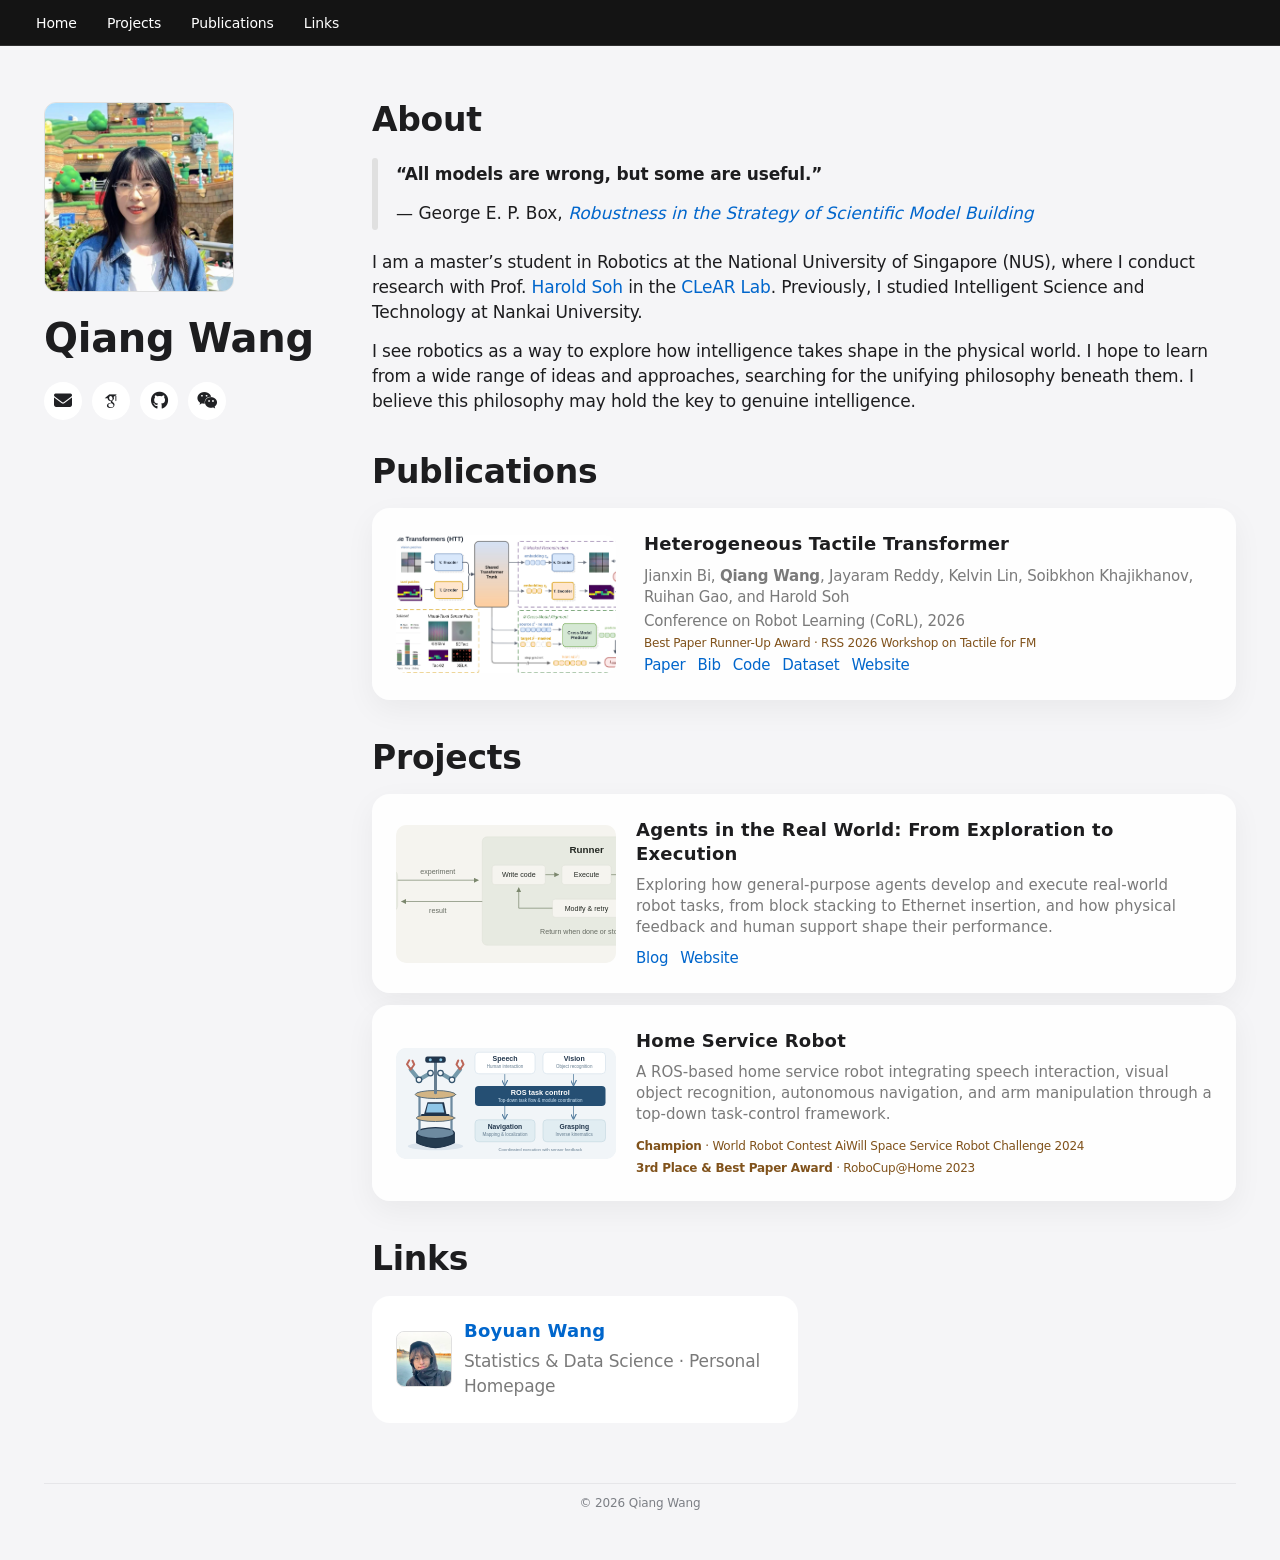
==== commit 7ed48821: "Translate championship event name into English" ====
--- a/index.html
+++ b/index.html
@@ -55,7 +55,7 @@
 <a href="https://huggingface.co/datasets/AllenBi21/HTT-dataset" target="_blank" rel="noopener noreferrer">Dataset</a>
 <a href="https://jxbi1010.github.io/htt-gh-page/" target="_blank" rel="noopener noreferrer">Website</a>
 </div></div></article></section>
-      <section id="projects"><h2>Projects</h2><article class="content-row project" lang="en"><a class="pub-preview" href="https://dagroup-pku.github.io/Agentic-Robot/posts/agents-in-the-real-world/" target="_blank" rel="noopener noreferrer"><img src="agents-real-world.svg" alt="Engineer–Runner workflow for experiments on physical robots" loading="lazy"></a><div class="row-copy"><h3>Agents in the Real World: From Exploration to Execution</h3><p>Exploring how general-purpose agents develop and execute real-world robot tasks, from block stacking to Ethernet insertion, and how physical feedback and human support shape their performance.</p><div class="pub-links"><a href="https://dagroup-pku.github.io/Agentic-Robot/posts/agents-in-the-real-world/" target="_blank" rel="noopener noreferrer">Blog</a><a href="https://robot-task-evaluation.quincy-wang.chatgpt.site/" target="_blank" rel="noopener noreferrer">Website</a></div></div></article><article class="content-row project home-robot" lang="en"><a class="pub-preview" href="home-service-robot.svg?v=2" target="_blank" rel="noopener noreferrer" aria-label="View home service robot system diagram"><img src="home-service-robot.svg?v=2" alt="Home service robot: speech and vision feed ROS task control, coordinating navigation and grasping" loading="lazy"></a><div class="row-copy"><h3>Home Service Robot</h3><p>A ROS-based home service robot integrating speech interaction, visual object recognition, autonomous navigation, and arm manipulation through a top-down task-control framework.</p><ul class="project-honors"><li><strong>Champion</strong> · World Robot Contest AiWill 太空服务机器人挑战赛 2024</li><li><strong>3rd Place &amp; Best Paper Award</strong> · RoboCup@Home 2023</li></ul></div></article></section>
+      <section id="projects"><h2>Projects</h2><article class="content-row project" lang="en"><a class="pub-preview" href="https://dagroup-pku.github.io/Agentic-Robot/posts/agents-in-the-real-world/" target="_blank" rel="noopener noreferrer"><img src="agents-real-world.svg" alt="Engineer–Runner workflow for experiments on physical robots" loading="lazy"></a><div class="row-copy"><h3>Agents in the Real World: From Exploration to Execution</h3><p>Exploring how general-purpose agents develop and execute real-world robot tasks, from block stacking to Ethernet insertion, and how physical feedback and human support shape their performance.</p><div class="pub-links"><a href="https://dagroup-pku.github.io/Agentic-Robot/posts/agents-in-the-real-world/" target="_blank" rel="noopener noreferrer">Blog</a><a href="https://robot-task-evaluation.quincy-wang.chatgpt.site/" target="_blank" rel="noopener noreferrer">Website</a></div></div></article><article class="content-row project home-robot" lang="en"><a class="pub-preview" href="home-service-robot.svg?v=2" target="_blank" rel="noopener noreferrer" aria-label="View home service robot system diagram"><img src="home-service-robot.svg?v=2" alt="Home service robot: speech and vision feed ROS task control, coordinating navigation and grasping" loading="lazy"></a><div class="row-copy"><h3>Home Service Robot</h3><p>A ROS-based home service robot integrating speech interaction, visual object recognition, autonomous navigation, and arm manipulation through a top-down task-control framework.</p><ul class="project-honors"><li><strong>Champion</strong> · World Robot Contest AiWill Space Service Robot Challenge 2024</li><li><strong>3rd Place &amp; Best Paper Award</strong> · RoboCup@Home 2023</li></ul></div></article></section>
       <section id="friends-links"><h2>Links</h2><div class="friends-grid"><article class="friend-card"><a href="https://elviswang1111.github.io/" target="_blank" rel="noopener noreferrer" aria-label="Boyuan Wang’s homepage"><img src="boyuan-wang.jpg" alt="Boyuan Wang" class="friend-avatar" loading="lazy" width="56" height="56"></a><div class="friend-content"><h3><a href="https://elviswang1111.github.io/" target="_blank" rel="noopener noreferrer">Boyuan Wang</a></h3><p class="friend-meta">Statistics &amp; Data Science · Personal Homepage</p></div></article></div></section>
     </main>
 <footer>© 2026 Qiang Wang</footer>
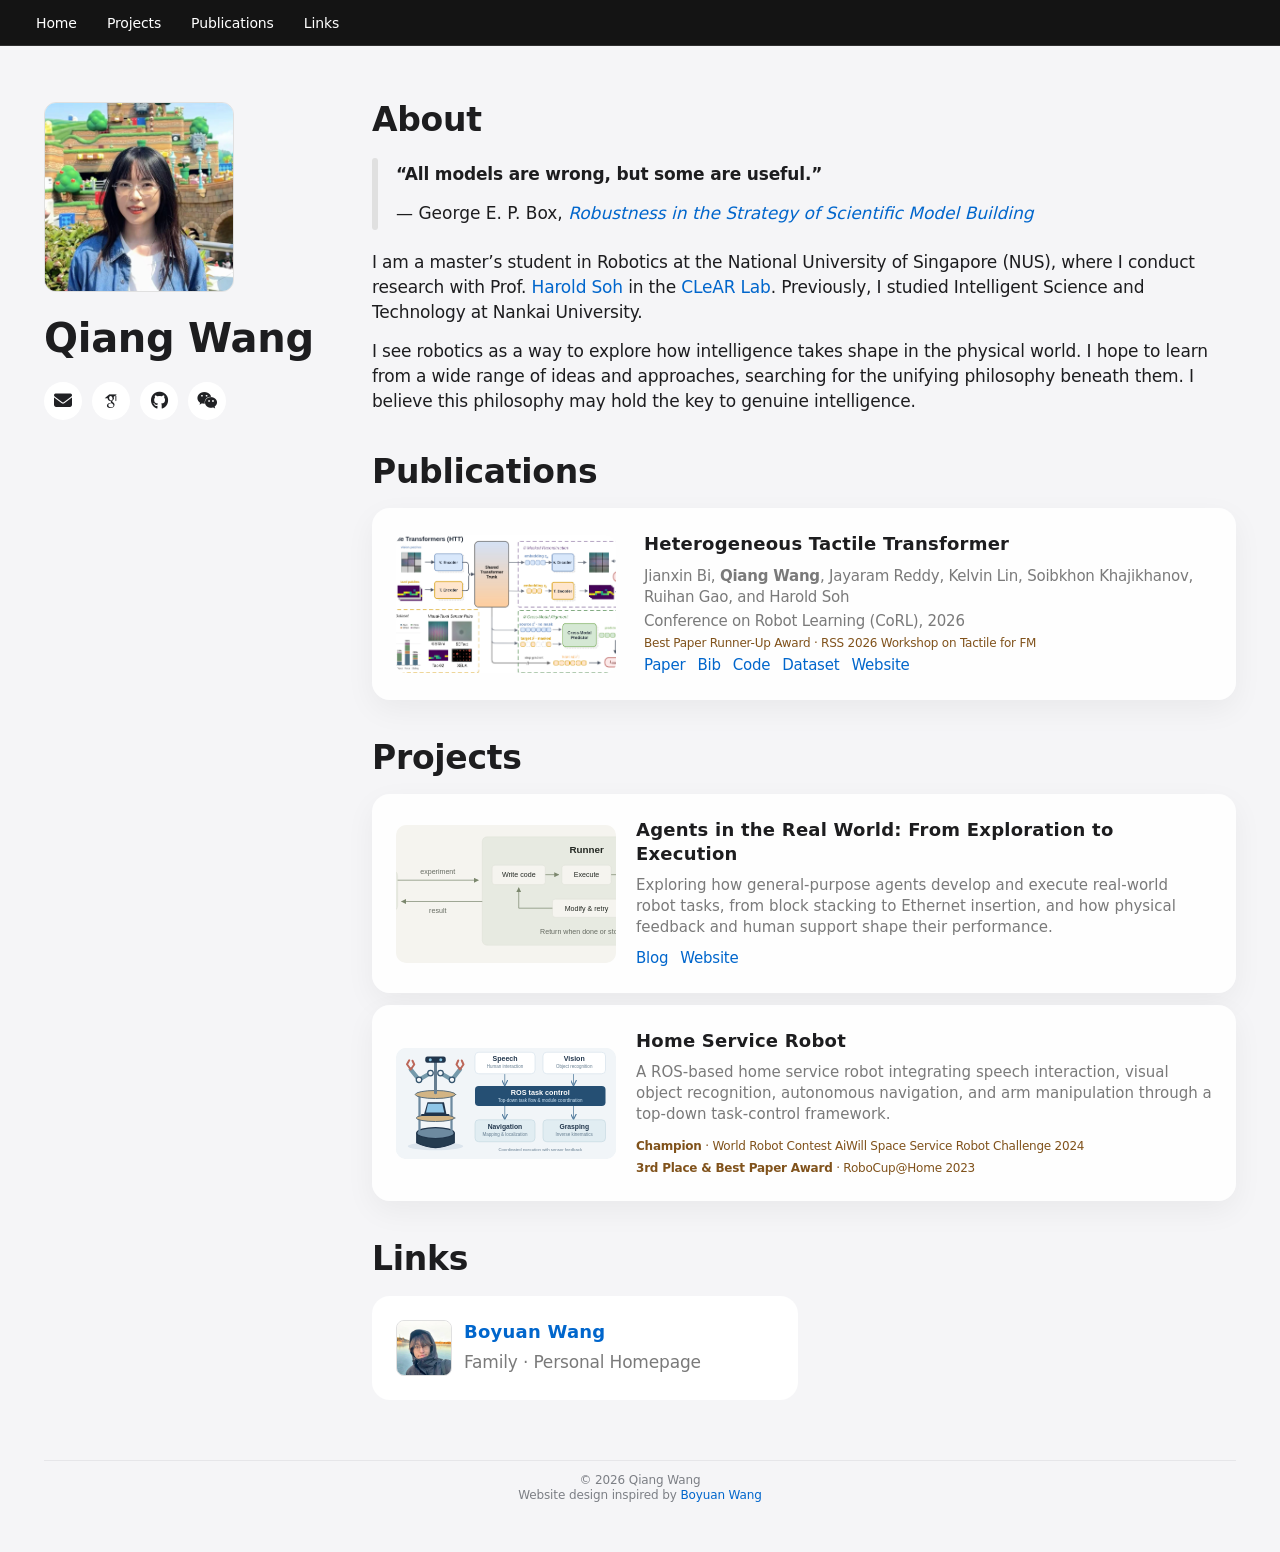
==== commit 0dfd4c19: "Credit Boyuan Wang website design and update friend description" ====
--- a/index.html
+++ b/index.html
@@ -56,9 +56,9 @@
 <a href="https://jxbi1010.github.io/htt-gh-page/" target="_blank" rel="noopener noreferrer">Website</a>
 </div></div></article></section>
       <section id="projects"><h2>Projects</h2><article class="content-row project" lang="en"><a class="pub-preview" href="https://dagroup-pku.github.io/Agentic-Robot/posts/agents-in-the-real-world/" target="_blank" rel="noopener noreferrer"><img src="agents-real-world.svg" alt="Engineer–Runner workflow for experiments on physical robots" loading="lazy"></a><div class="row-copy"><h3>Agents in the Real World: From Exploration to Execution</h3><p>Exploring how general-purpose agents develop and execute real-world robot tasks, from block stacking to Ethernet insertion, and how physical feedback and human support shape their performance.</p><div class="pub-links"><a href="https://dagroup-pku.github.io/Agentic-Robot/posts/agents-in-the-real-world/" target="_blank" rel="noopener noreferrer">Blog</a><a href="https://robot-task-evaluation.quincy-wang.chatgpt.site/" target="_blank" rel="noopener noreferrer">Website</a></div></div></article><article class="content-row project home-robot" lang="en"><a class="pub-preview" href="home-service-robot.svg?v=2" target="_blank" rel="noopener noreferrer" aria-label="View home service robot system diagram"><img src="home-service-robot.svg?v=2" alt="Home service robot: speech and vision feed ROS task control, coordinating navigation and grasping" loading="lazy"></a><div class="row-copy"><h3>Home Service Robot</h3><p>A ROS-based home service robot integrating speech interaction, visual object recognition, autonomous navigation, and arm manipulation through a top-down task-control framework.</p><ul class="project-honors"><li><strong>Champion</strong> · World Robot Contest AiWill Space Service Robot Challenge 2024</li><li><strong>3rd Place &amp; Best Paper Award</strong> · RoboCup@Home 2023</li></ul></div></article></section>
-      <section id="friends-links"><h2>Links</h2><div class="friends-grid"><article class="friend-card"><a href="https://elviswang1111.github.io/" target="_blank" rel="noopener noreferrer" aria-label="Boyuan Wang’s homepage"><img src="boyuan-wang.jpg" alt="Boyuan Wang" class="friend-avatar" loading="lazy" width="56" height="56"></a><div class="friend-content"><h3><a href="https://elviswang1111.github.io/" target="_blank" rel="noopener noreferrer">Boyuan Wang</a></h3><p class="friend-meta">Statistics &amp; Data Science · Personal Homepage</p></div></article></div></section>
+      <section id="friends-links"><h2>Links</h2><div class="friends-grid"><article class="friend-card"><a href="https://elviswang1111.github.io/" target="_blank" rel="noopener noreferrer" aria-label="Boyuan Wang’s homepage"><img src="boyuan-wang.jpg" alt="Boyuan Wang" class="friend-avatar" loading="lazy" width="56" height="56"></a><div class="friend-content"><h3><a href="https://elviswang1111.github.io/" target="_blank" rel="noopener noreferrer">Boyuan Wang</a></h3><p class="friend-meta">Family · Personal Homepage</p></div></article></div></section>
     </main>
-<footer>© 2026 Qiang Wang</footer>
+<footer>© 2026 Qiang Wang<br>Website design inspired by <a href="https://elviswang1111.github.io/" target="_blank" rel="noopener noreferrer" style="color:var(--blue);text-decoration:none">Boyuan Wang</a></footer>
 </div>
 </body>
 </html>
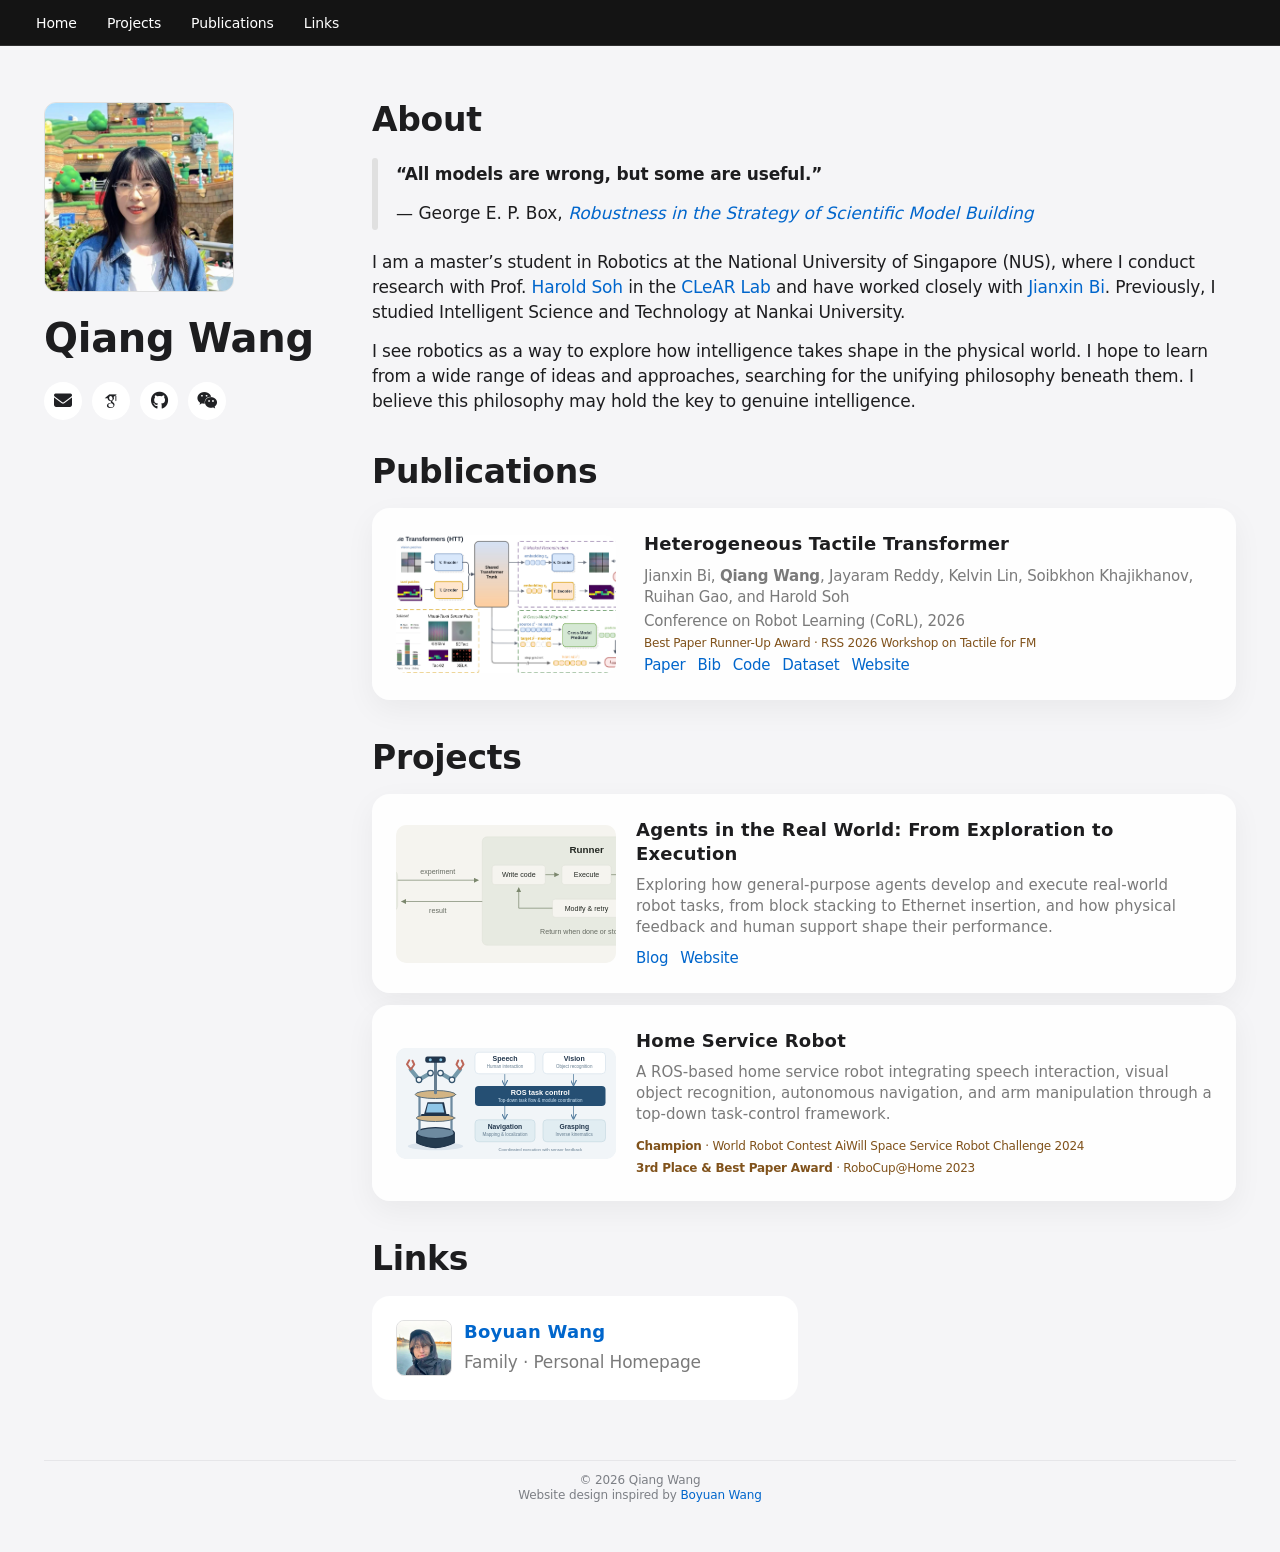
==== commit 4b9cd620: "Mention close collaboration with Jianxin Bi in biography" ====
--- a/index.html
+++ b/index.html
@@ -26,7 +26,7 @@
     </aside>
     <main>
       <section id="about-me"><h2>About</h2><blockquote class="blank-quote about-quote" cite="https://doi.org/10.1016/B978-0-12-438150-6.50018-2"><p><strong>“All models are wrong, but some are useful.”</strong></p><p class="quote-source">— George E. P. Box, <cite><a href="https://gwern.net/doc/statistics/decision/1979-box.pdf#page=2" target="_blank" rel="noopener noreferrer">Robustness in the Strategy of Scientific Model Building</a></cite></p></blockquote><div class="about-text" lang="en">
-<p>I am a master’s student in Robotics at the National University of Singapore (NUS), where I conduct research with Prof. <a href="https://haroldsoh.com/" target="_blank" rel="noopener noreferrer">Harold Soh</a> in the <a href="https://clear-nus.github.io/" target="_blank" rel="noopener noreferrer">CLeAR Lab</a>. Previously, I studied Intelligent Science and Technology at Nankai University.</p>
+<p>I am a master’s student in Robotics at the National University of Singapore (NUS), where I conduct research with Prof. <a href="https://haroldsoh.com/" target="_blank" rel="noopener noreferrer">Harold Soh</a> in the <a href="https://clear-nus.github.io/" target="_blank" rel="noopener noreferrer">CLeAR Lab</a> and have worked closely with <a href="https://jxbi1010.github.io/" target="_blank" rel="noopener noreferrer">Jianxin Bi</a>. Previously, I studied Intelligent Science and Technology at Nankai University.</p>
 <p>I see robotics as a way to explore how intelligence takes shape in the physical world. I hope to learn from a wide range of ideas and approaches, searching for the unifying philosophy beneath them. I believe this philosophy may hold the key to genuine intelligence.</p>
 </div></section>
       <section id="publications"><h2>Publications</h2>
